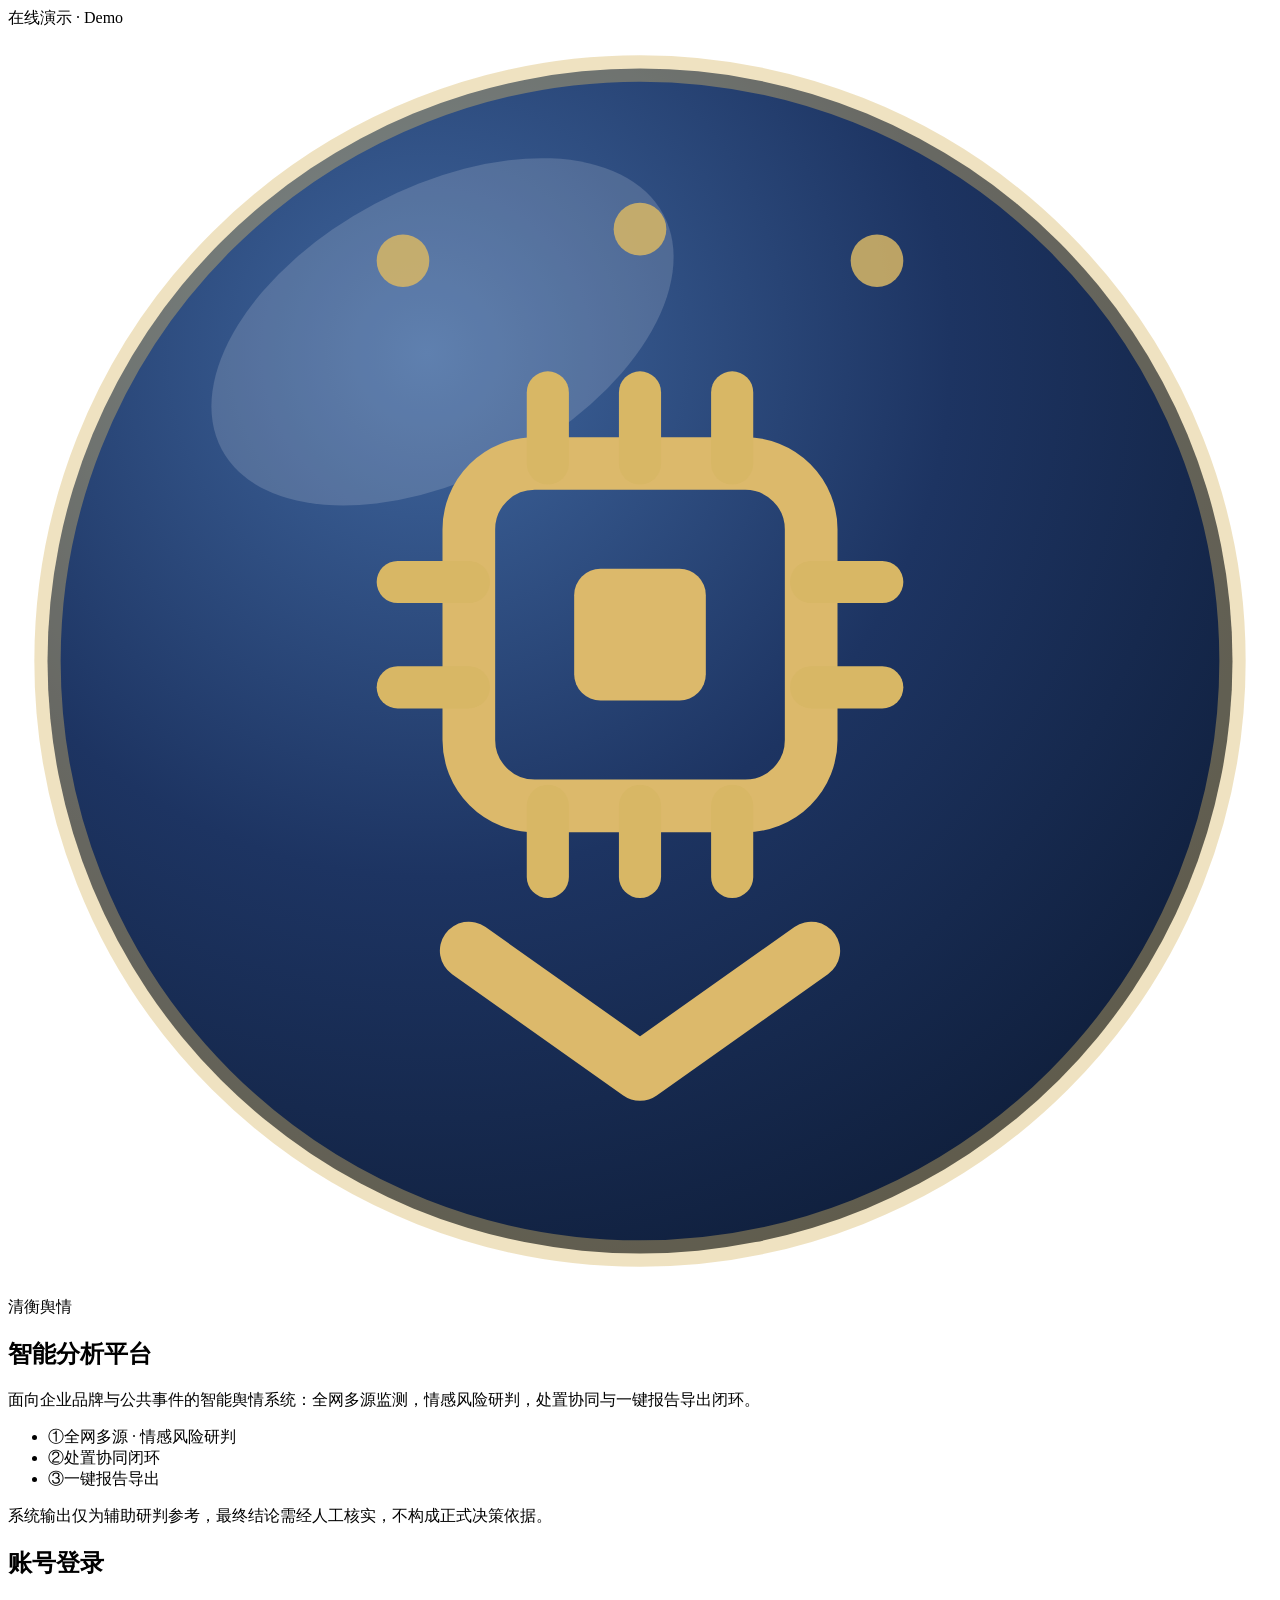
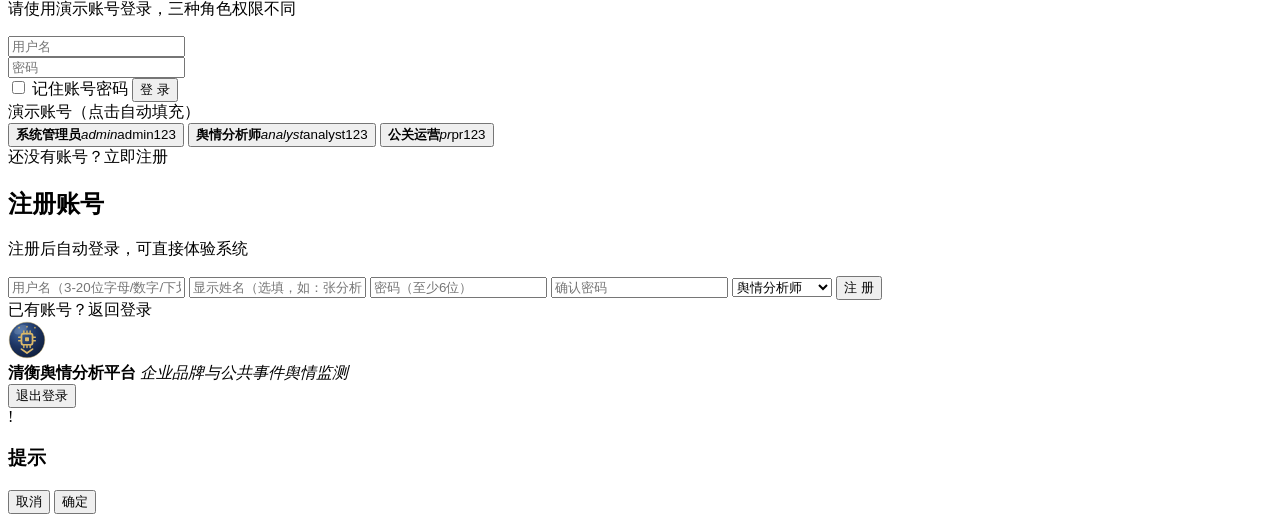
==== deploy/app/static/index.html @ 2367f387 "chore: 通用版清衡舆情分析平台（去除教培行业专属内容与品牌定制） - 语料层 data/mock 改写为 6 个行业无关通用事件（ev_g1..ev_g6）：预付费门店闭店退费、   家电质量隐" ====
<!DOCTYPE html>
<html lang="zh-CN">
<head>
  <meta charset="UTF-8" />
  <meta name="viewport" content="width=device-width, initial-scale=1.0" />
  <title>清衡舆情分析平台</title>
  <link rel="stylesheet" href="/css/style.css?v=20260923aw" />
  <script src="/vendor/echarts.min.js?v=20260923aw"></script>
</head>
<body>
  <!-- 登录遮罩 -->
  <div id="login-mask" class="login-mask">
    <div class="login-card">
      <aside class="login-aside">
        <span class="login-badge">在线演示 · Demo</span>
        <div class="login-brand">
          <!-- 品牌行：金边渐变方块「鹏」+ 白色品牌字，替代原先孤立的裸文字 logo -->
          <div class="login-logo">
            <!-- logo 徽章：深蓝圆形高光底 + 金色芯片（引脚/内芯）+ 底部 V 形托，按用户参考图复刻 -->
            <span class="logo-mark"><svg viewBox="0 0 48 48" fill="none" aria-hidden="true">
              <defs>
                <radialGradient id="lgChipBase" cx="32%" cy="24%" r="85%">
                  <stop offset="0%" stop-color="#40679f" />
                  <stop offset="52%" stop-color="#1d3462" />
                  <stop offset="100%" stop-color="#0f1e3a" />
                </radialGradient>
              </defs>
              <circle cx="24" cy="24" r="22.5" fill="url(#lgChipBase)" />
              <circle cx="24" cy="24" r="22.5" stroke="rgba(216,183,101,.4)" stroke-width="1" />
              <ellipse cx="16.5" cy="11.5" rx="9.5" ry="5.5" fill="rgba(255,255,255,.16)" transform="rotate(-28 16.5 11.5)" />
              <circle cx="15" cy="8.8" r="1" fill="#d8b765" opacity=".85" />
              <circle cx="24" cy="7.6" r="1" fill="#d8b765" opacity=".85" />
              <circle cx="33" cy="8.8" r="1" fill="#d8b765" opacity=".85" />
              <rect x="17.5" y="16.5" width="13" height="13" rx="2.5" stroke="#dcb96b" stroke-width="2" />
              <rect x="21.5" y="20.5" width="5" height="5" rx="1" fill="#dcb96b" />
              <g stroke="#d8b765" stroke-width="1.6" stroke-linecap="round">
                <line x1="20.5" y1="16.5" x2="20.5" y2="13.8" />
                <line x1="24" y1="16.5" x2="24" y2="13.8" />
                <line x1="27.5" y1="16.5" x2="27.5" y2="13.8" />
                <line x1="20.5" y1="29.5" x2="20.5" y2="32.2" />
                <line x1="24" y1="29.5" x2="24" y2="32.2" />
                <line x1="27.5" y1="29.5" x2="27.5" y2="32.2" />
                <line x1="17.5" y1="21" x2="14.8" y2="21" />
                <line x1="17.5" y1="25" x2="14.8" y2="25" />
                <line x1="30.5" y1="21" x2="33.2" y2="21" />
                <line x1="30.5" y1="25" x2="33.2" y2="25" />
              </g>
              <path d="M17.5 35 l6.5 4.6 l6.5 -4.6" stroke="#dcb96b" stroke-width="2.2" stroke-linecap="round" stroke-linejoin="round" />
            </svg></span>
            <span class="logo-text">清衡舆情</span>
          </div>
        </div>
        <h1 class="login-hero">智能分析平台</h1>
        <p class="login-intro">
          面向企业品牌与公共事件的智能舆情系统：全网多源监测，情感风险研判，处置协同与一键报告导出闭环。
        </p>
        <ul class="login-feats">
          <li><span class="fi fi-01">①</span>全网多源 · 情感风险研判</li>
          <li><span class="fi fi-02">②</span>处置协同闭环</li>
          <li><span class="fi fi-03">③</span>一键报告导出</li>
        </ul>
        <p class="login-note">系统输出仅为辅助研判参考，最终结论需经人工核实，不构成正式决策依据。</p>
      </aside>
      <div class="login-main">
        <!-- 登录视图 -->
        <div id="login-view">
          <div class="login-form-head">
            <h2>账号登录</h2>
            <p>请使用演示账号登录，三种角色权限不同</p>
          </div>
          <div class="login-field">
            <span class="fi fi-user"></span>
            <input id="login-user" placeholder="用户名" autocomplete="username" />
          </div>
          <div class="login-field">
            <span class="fi fi-lock"></span>
            <input id="login-pass" type="password" placeholder="密码" autocomplete="current-password" />
          </div>
          <label class="login-remember"><input type="checkbox" id="login-remember" /> 记住账号密码</label>
          <button id="login-btn" class="primary">登 录</button>
          <div id="login-err" class="err"></div>

          <div class="login-acc-title">
            <span>演示账号（点击自动填充）</span>
          </div>
          <div class="login-accounts" id="login-accounts">
            <button data-u="admin" data-p="admin123">
              <b>系统管理员</b><i>admin</i><span class="pwd">admin123</span>
            </button>
            <button data-u="analyst" data-p="analyst123">
              <b>舆情分析师</b><i>analyst</i><span class="pwd">analyst123</span>
            </button>
            <button data-u="pr" data-p="pr123">
              <b>公关运营</b><i>pr</i><span class="pwd">pr123</span>
            </button>
          </div>

          <div class="hint">还没有账号？<a id="to-register" class="link">立即注册</a></div>
        </div>
        <!-- 注册视图 -->
        <div id="register-view" class="hidden">
          <div class="login-form-head">
            <h2>注册账号</h2>
            <p>注册后自动登录，可直接体验系统</p>
          </div>
          <input id="reg-user" placeholder="用户名（3-20位字母/数字/下划线）" autocomplete="username" />
          <input id="reg-name" placeholder="显示姓名（选填，如：张分析）" />
          <input id="reg-pass" type="password" placeholder="密码（至少6位）" autocomplete="new-password" />
          <input id="reg-pass2" type="password" placeholder="确认密码" autocomplete="new-password" />
          <select id="reg-role">
            <option value="analyst">舆情分析师</option>
            <option value="pr">公关运营人员</option>
            <option value="admin">系统管理员</option>
          </select>
          <button id="reg-btn" class="primary">注 册</button>
          <div id="reg-err" class="err"></div>
          <div class="hint">已有账号？<a id="to-login" class="link">返回登录</a></div>
        </div>
      </div>
    </div>
  </div>

  <!-- 侧边栏 + 主内容区（ID 保持 topbar/page，JS 零改动） -->
  <div id="topbar" class="layout hidden">
    <aside class="sidebar">
        <div class="side-brand">
          <span class="brand-mark">
            <svg viewBox="0 0 48 48" fill="none" aria-hidden="true" width="38" height="38">
              <defs>
                <radialGradient id="smChipBase" cx="32%" cy="24%" r="85%">
                  <stop offset="0%" stop-color="#40679f" />
                  <stop offset="52%" stop-color="#1d3462" />
                  <stop offset="100%" stop-color="#0f1e3a" />
                </radialGradient>
              </defs>
              <circle cx="24" cy="24" r="22.5" fill="url(#smChipBase)" />
              <circle cx="24" cy="24" r="22.5" stroke="rgba(216,183,101,.45)" stroke-width="1.2" />
              <ellipse cx="16" cy="11" rx="9" ry="5" fill="rgba(255,255,255,.15)" transform="rotate(-28 16 11)" />
              <circle cx="14" cy="8.5" r="1.1" fill="#d8b765" opacity=".9" />
              <circle cx="24" cy="7.2" r="1.1" fill="#d8b765" opacity=".9" />
              <circle cx="34" cy="8.5" r="1.1" fill="#d8b765" opacity=".9" />
              <rect x="17" y="16" width="14" height="14" rx="2.5" stroke="#dcb96b" stroke-width="2.2" />
              <rect x="21.5" y="20.5" width="5" height="5" rx="1" fill="#dcb96b" />
              <g stroke="#d8b765" stroke-width="1.8" stroke-linecap="round">
                <line x1="20" y1="16" x2="20" y2="12.5" />
                <line x1="24" y1="16" x2="24" y2="12.5" />
                <line x1="28" y1="16" x2="28" y2="12.5" />
                <line x1="20" y1="30" x2="20" y2="33.5" />
                <line x1="24" y1="30" x2="24" y2="33.5" />
                <line x1="28" y1="30" x2="28" y2="33.5" />
                <line x1="17" y1="20.5" x2="13.5" y2="20.5" />
                <line x1="17" y1="25" x2="13.5" y2="25" />
                <line x1="31" y1="20.5" x2="34.5" y2="20.5" />
                <line x1="31" y1="25" x2="34.5" y2="25" />
              </g>
              <path d="M17 35.5 l7 5 l7 -5" stroke="#dcb96b" stroke-width="2.2" stroke-linecap="round" stroke-linejoin="round" />
            </svg>
          </span>
          <div class="brand-text">
          <b>清衡舆情分析平台</b>
          <i>企业品牌与公共事件舆情监测</i>
        </div>
      </div>
      <nav id="nav"></nav>
      <div class="side-user">
        <span id="user-name"></span>
        <span id="user-role" class="role-tag"></span>
        <button id="logout-btn">退出登录</button>
      </div>
    </aside>
    <main id="page" class="page hidden"></main>
  </div>

  <!-- 通用确认弹窗（退出确认等） -->
  <div id="confirm-mask" class="confirm-mask hidden">
    <div class="confirm-card">
      <div class="confirm-head">
        <span class="confirm-ico">!</span>
        <h3 id="confirm-title">提示</h3>
      </div>
      <p id="confirm-msg" class="confirm-msg"></p>
      <div class="confirm-actions">
        <button id="confirm-cancel" class="btn ghost">取消</button>
        <button id="confirm-ok" class="btn">确定</button>
      </div>
    </div>
  </div>

  <script src="/js/api.js?v=20260923aw"></script>
  <script src="/js/store.js?v=20260923aw"></script>
  <script src="/js/dashboard.js?v=20260923aw"></script>
  <script src="/js/industry_board.js?v=20260923ax"></script>
  <script src="/js/feed.js?v=20260923aw"></script>
  <script src="/js/event.js?v=20260923aw"></script>
  <script src="/js/disposal.js?v=20260923aw"></script>
  <script src="/js/report.js?v=20260923aw"></script>
  <script src="/js/config.js?v=20260923aw"></script>
  <script src="/js/online.js?v=20260923aw"></script>
  <script src="/js/app.js?v=20260923ax"></script>
</body>
</html>
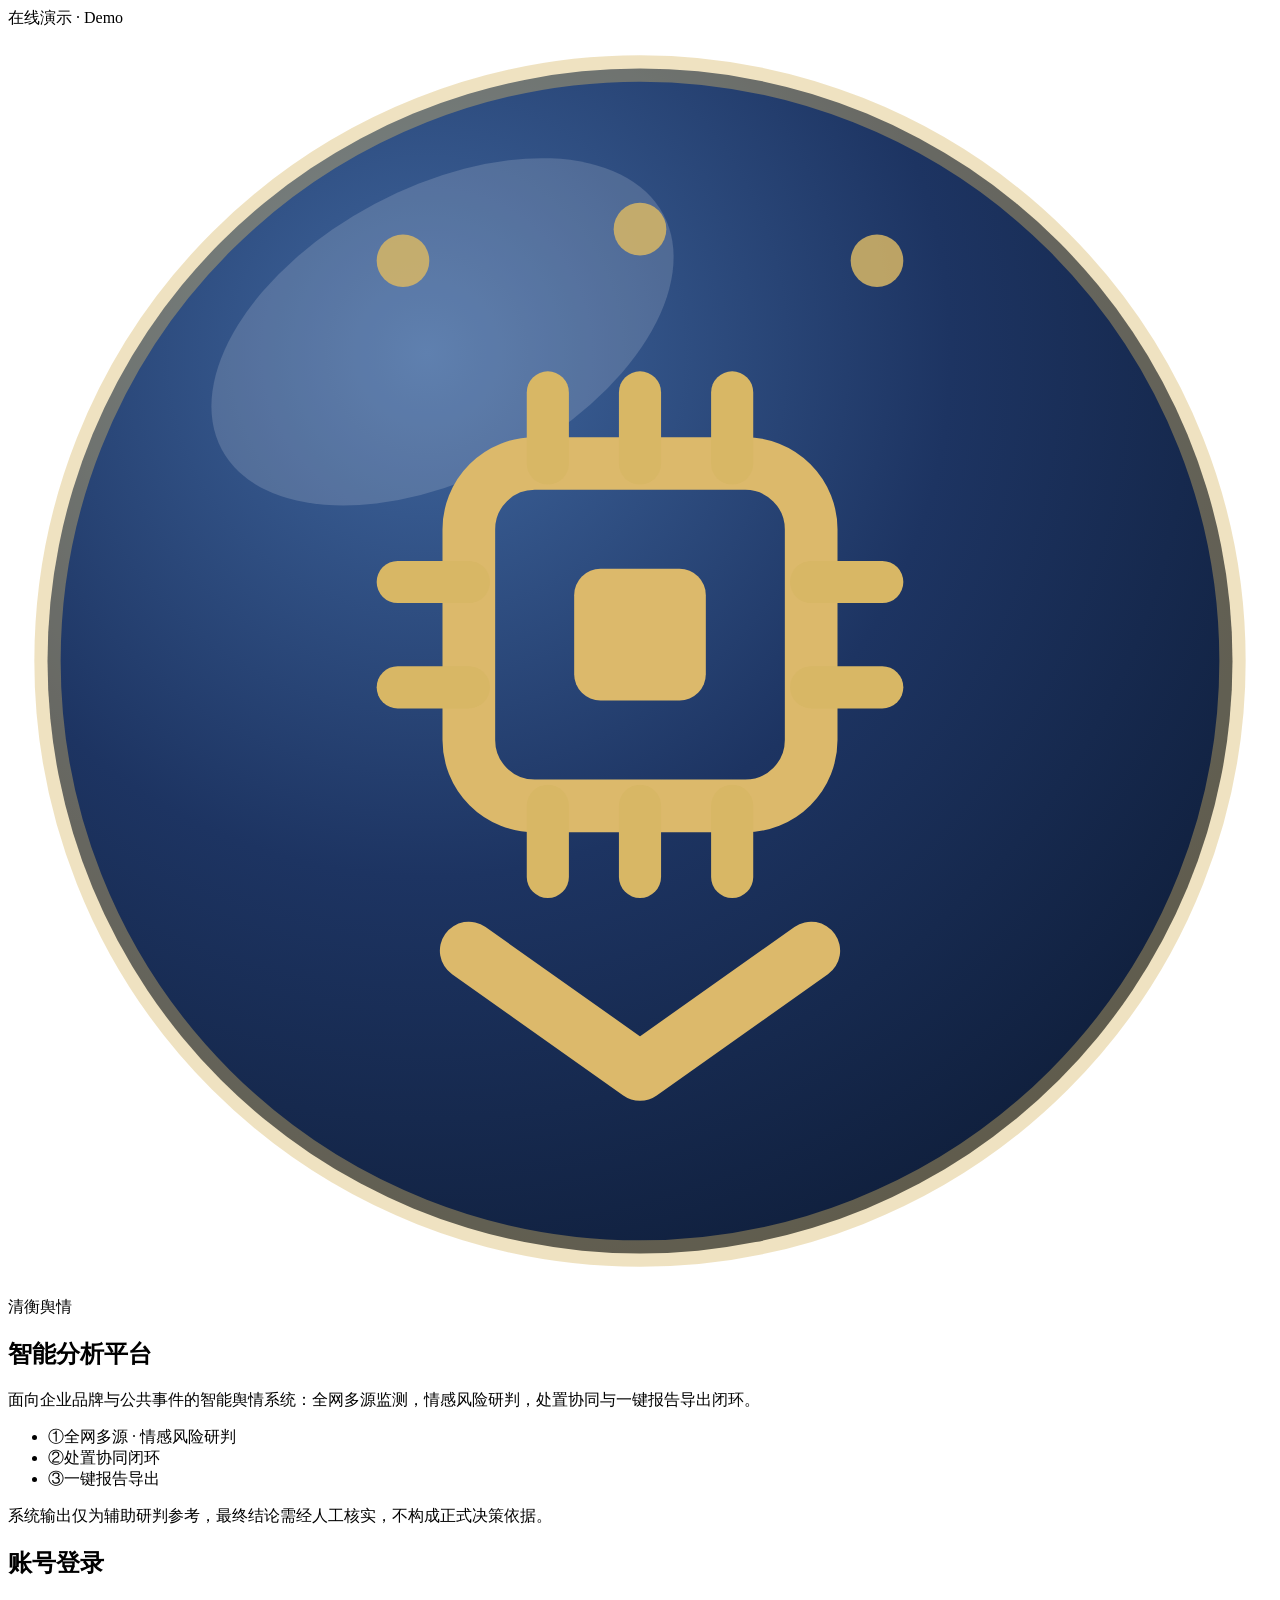
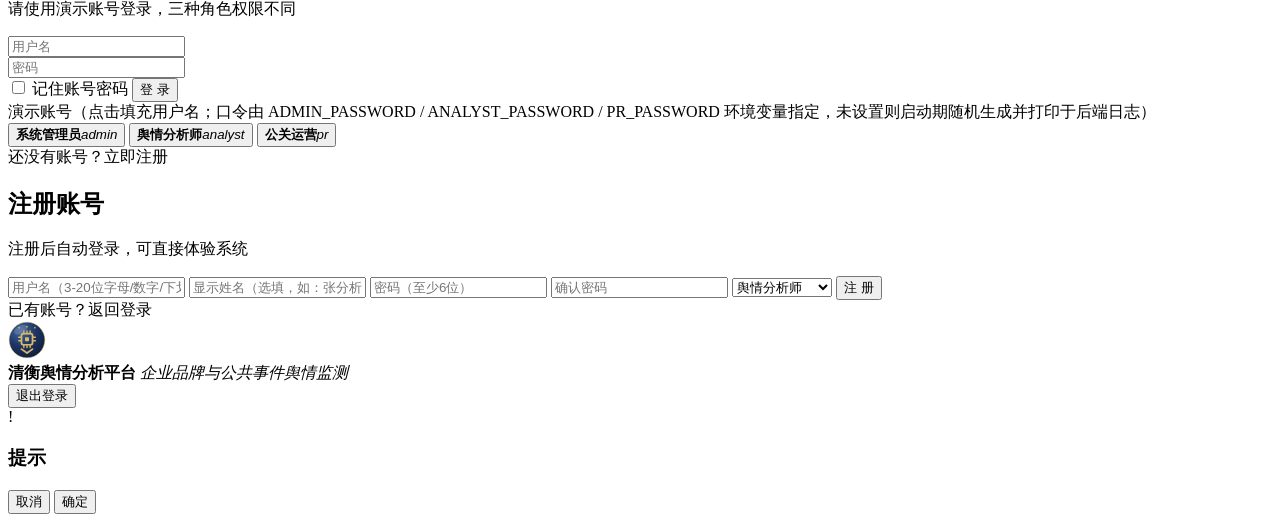
==== commit d449418b: "移除前端硬编码演示口令，与后端随机/环境变量口令策略保持一致 - index.html：演示账号按钮去掉硬编码 data-p 与明文密码展示，标题改为说明口令由 ADMIN_PASSWORD 等环境变" ====
--- a/deploy/app/static/index.html
+++ b/deploy/app/static/index.html
@@ -81,17 +81,17 @@
           <div id="login-err" class="err"></div>
 
           <div class="login-acc-title">
-            <span>演示账号（点击自动填充）</span>
+            <span>演示账号（点击填充用户名；口令由 ADMIN_PASSWORD / ANALYST_PASSWORD / PR_PASSWORD 环境变量指定，未设置则启动期随机生成并打印于后端日志）</span>
           </div>
           <div class="login-accounts" id="login-accounts">
-            <button data-u="admin" data-p="admin123">
-              <b>系统管理员</b><i>admin</i><span class="pwd">admin123</span>
+            <button data-u="admin">
+              <b>系统管理员</b><i>admin</i>
             </button>
-            <button data-u="analyst" data-p="analyst123">
-              <b>舆情分析师</b><i>analyst</i><span class="pwd">analyst123</span>
+            <button data-u="analyst">
+              <b>舆情分析师</b><i>analyst</i>
             </button>
-            <button data-u="pr" data-p="pr123">
-              <b>公关运营</b><i>pr</i><span class="pwd">pr123</span>
+            <button data-u="pr">
+              <b>公关运营</b><i>pr</i>
             </button>
           </div>
 
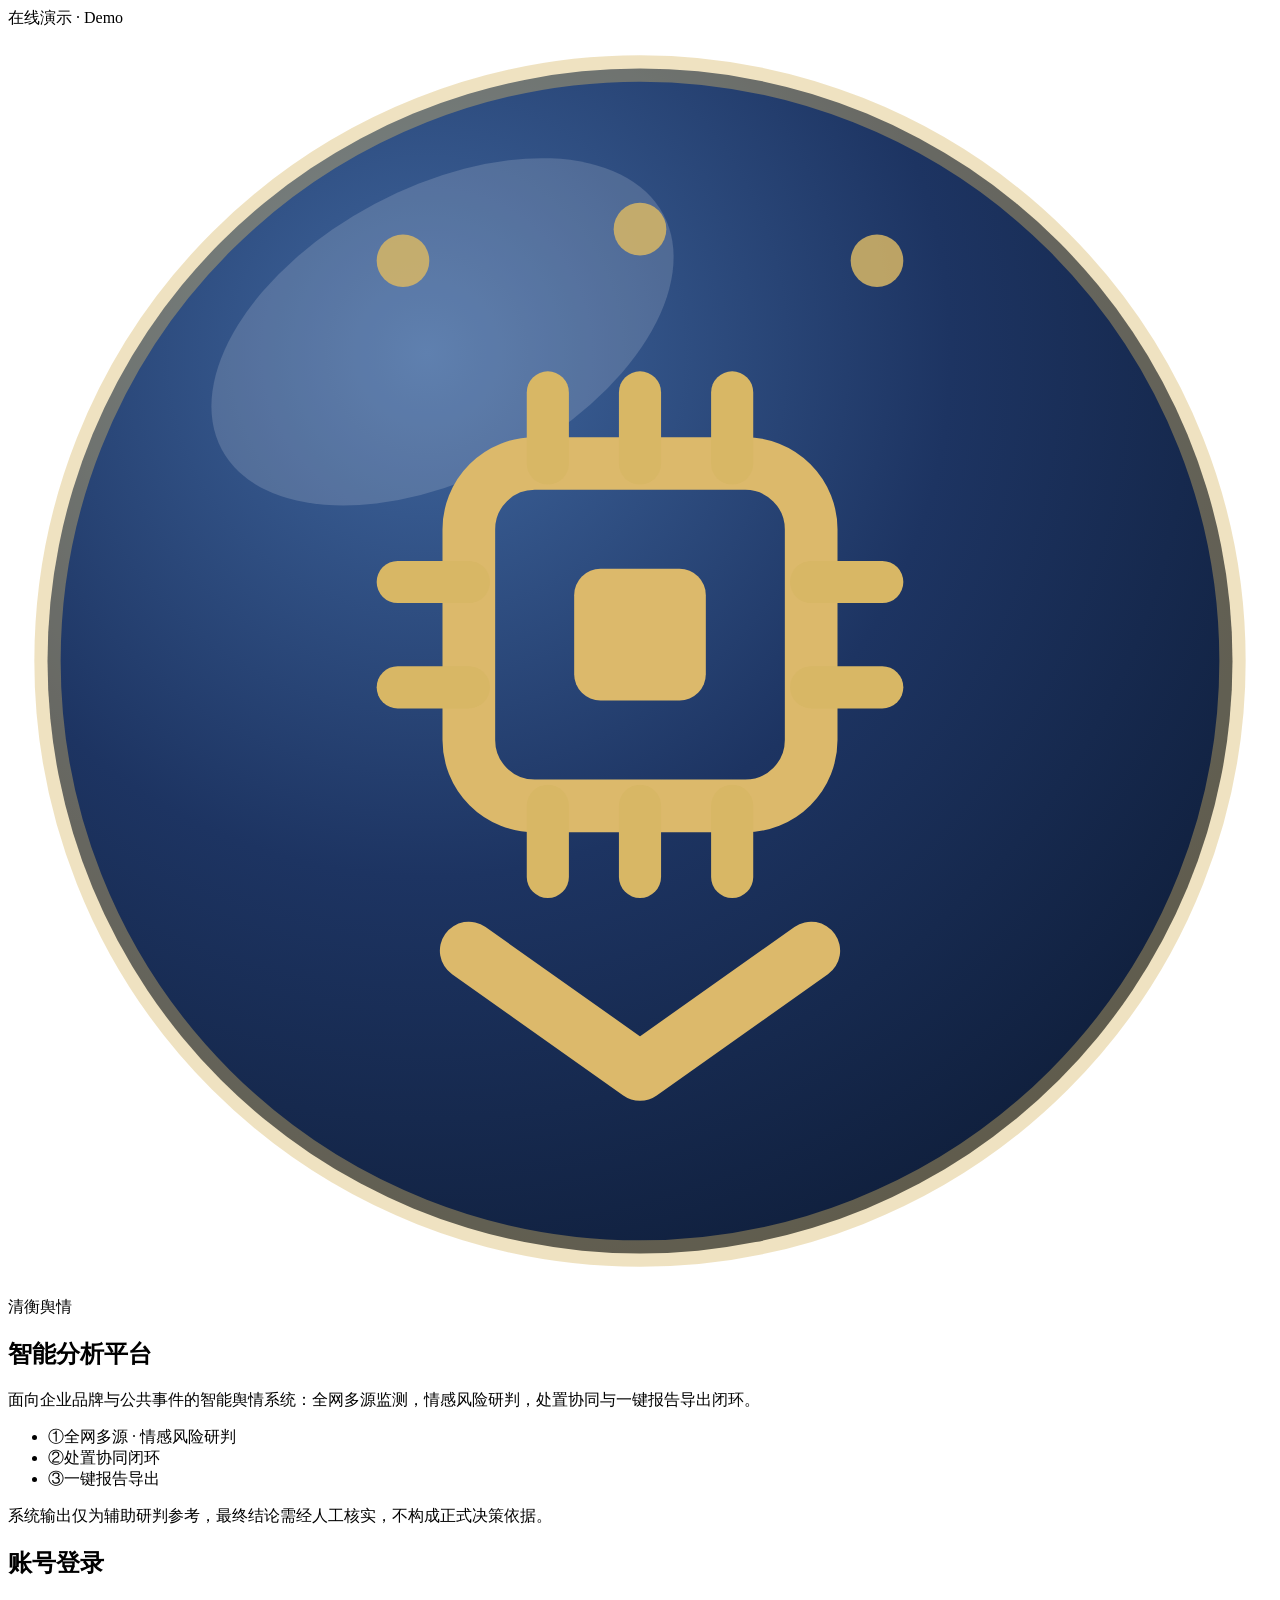
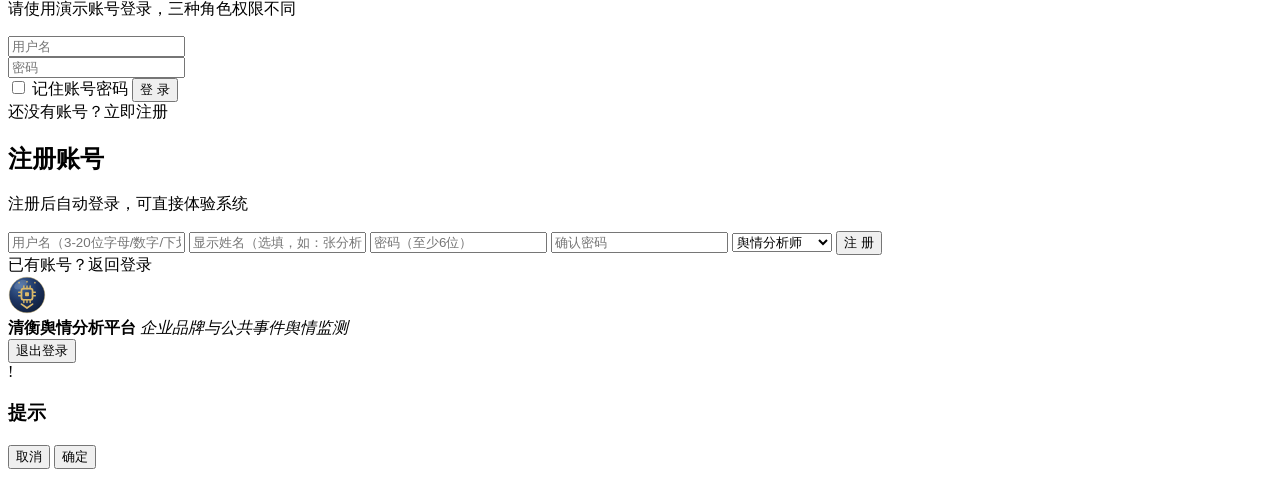
==== commit 9a4095fe: "移除登录页演示账号区块 - 用户反馈不要登录页上的演示账号（系统管理员/舆情分析师/公关运营）快速入口 - 删除 index.html 中的 login-acc-title + login-accou" ====
--- a/deploy/app/static/index.html
+++ b/deploy/app/static/index.html
@@ -79,21 +79,6 @@
           <label class="login-remember"><input type="checkbox" id="login-remember" /> 记住账号密码</label>
           <button id="login-btn" class="primary">登 录</button>
           <div id="login-err" class="err"></div>
-
-          <div class="login-acc-title">
-            <span>演示账号（点击填充用户名；口令由 ADMIN_PASSWORD / ANALYST_PASSWORD / PR_PASSWORD 环境变量指定，未设置则启动期随机生成并打印于后端日志）</span>
-          </div>
-          <div class="login-accounts" id="login-accounts">
-            <button data-u="admin">
-              <b>系统管理员</b><i>admin</i>
-            </button>
-            <button data-u="analyst">
-              <b>舆情分析师</b><i>analyst</i>
-            </button>
-            <button data-u="pr">
-              <b>公关运营</b><i>pr</i>
-            </button>
-          </div>
 
           <div class="hint">还没有账号？<a id="to-register" class="link">立即注册</a></div>
         </div>
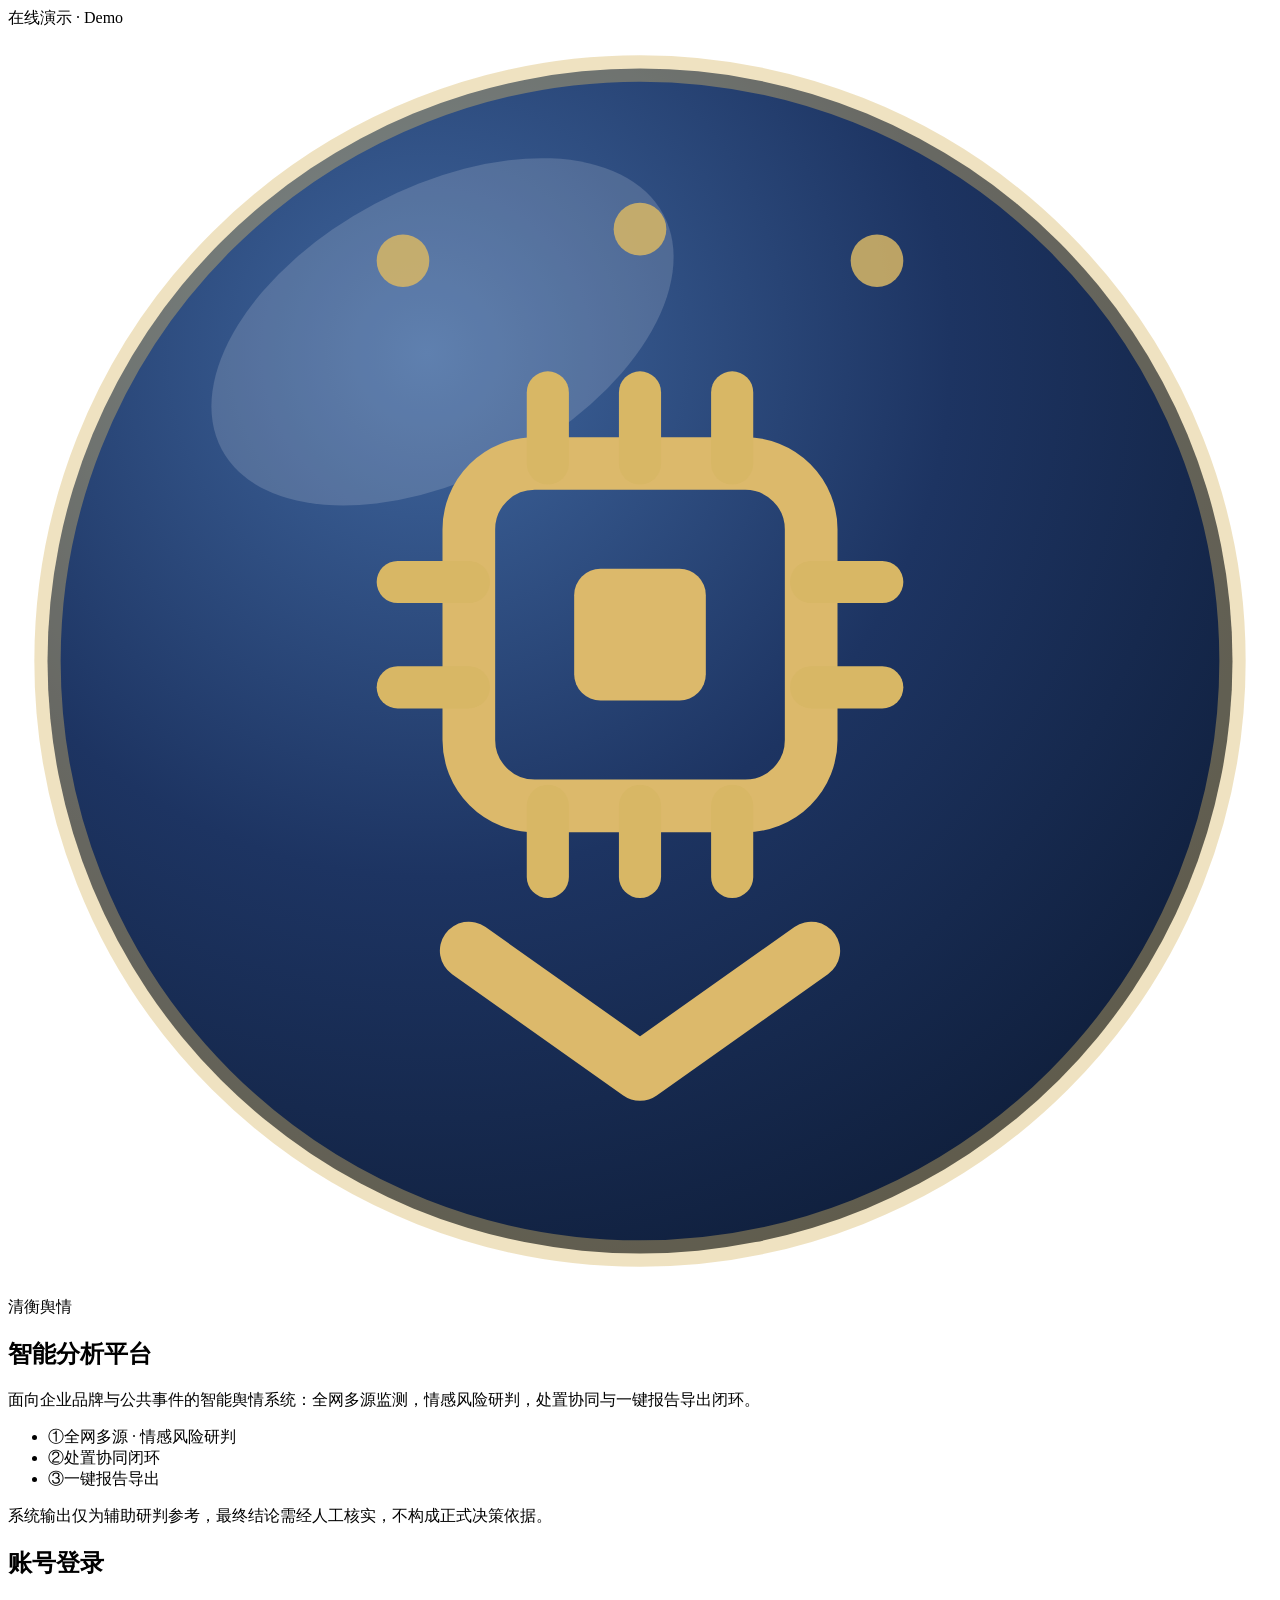
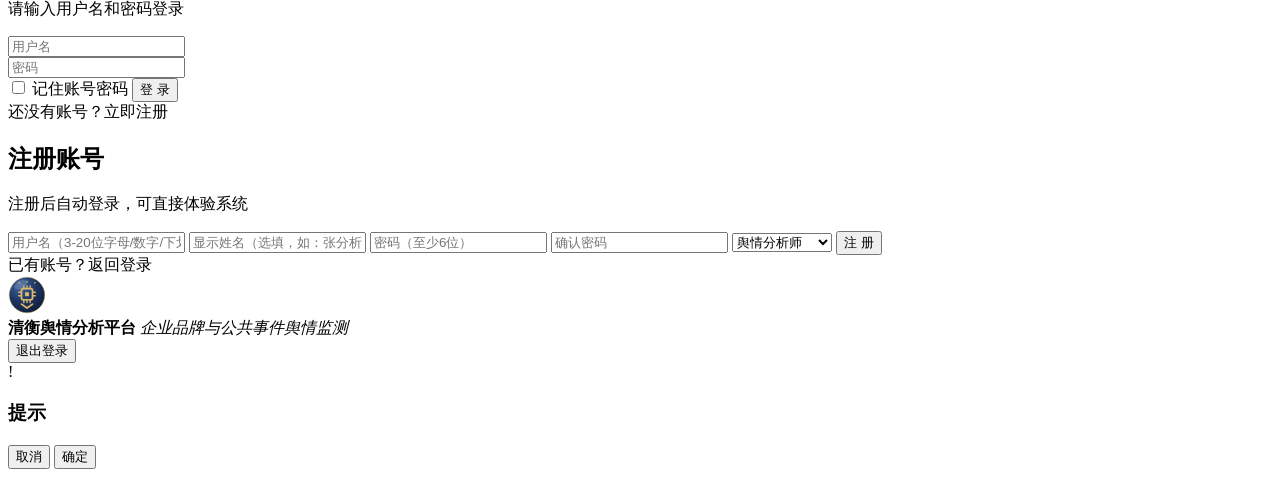
==== commit d8bd6f51: "fix(登录页): 删除演示账号区块后，将副标题从演示账号登录改为请输入用户名和密码登录" ====
--- a/deploy/app/static/index.html
+++ b/deploy/app/static/index.html
@@ -66,7 +66,7 @@
         <div id="login-view">
           <div class="login-form-head">
             <h2>账号登录</h2>
-            <p>请使用演示账号登录，三种角色权限不同</p>
+            <p>请输入用户名和密码登录</p>
           </div>
           <div class="login-field">
             <span class="fi fi-user"></span>
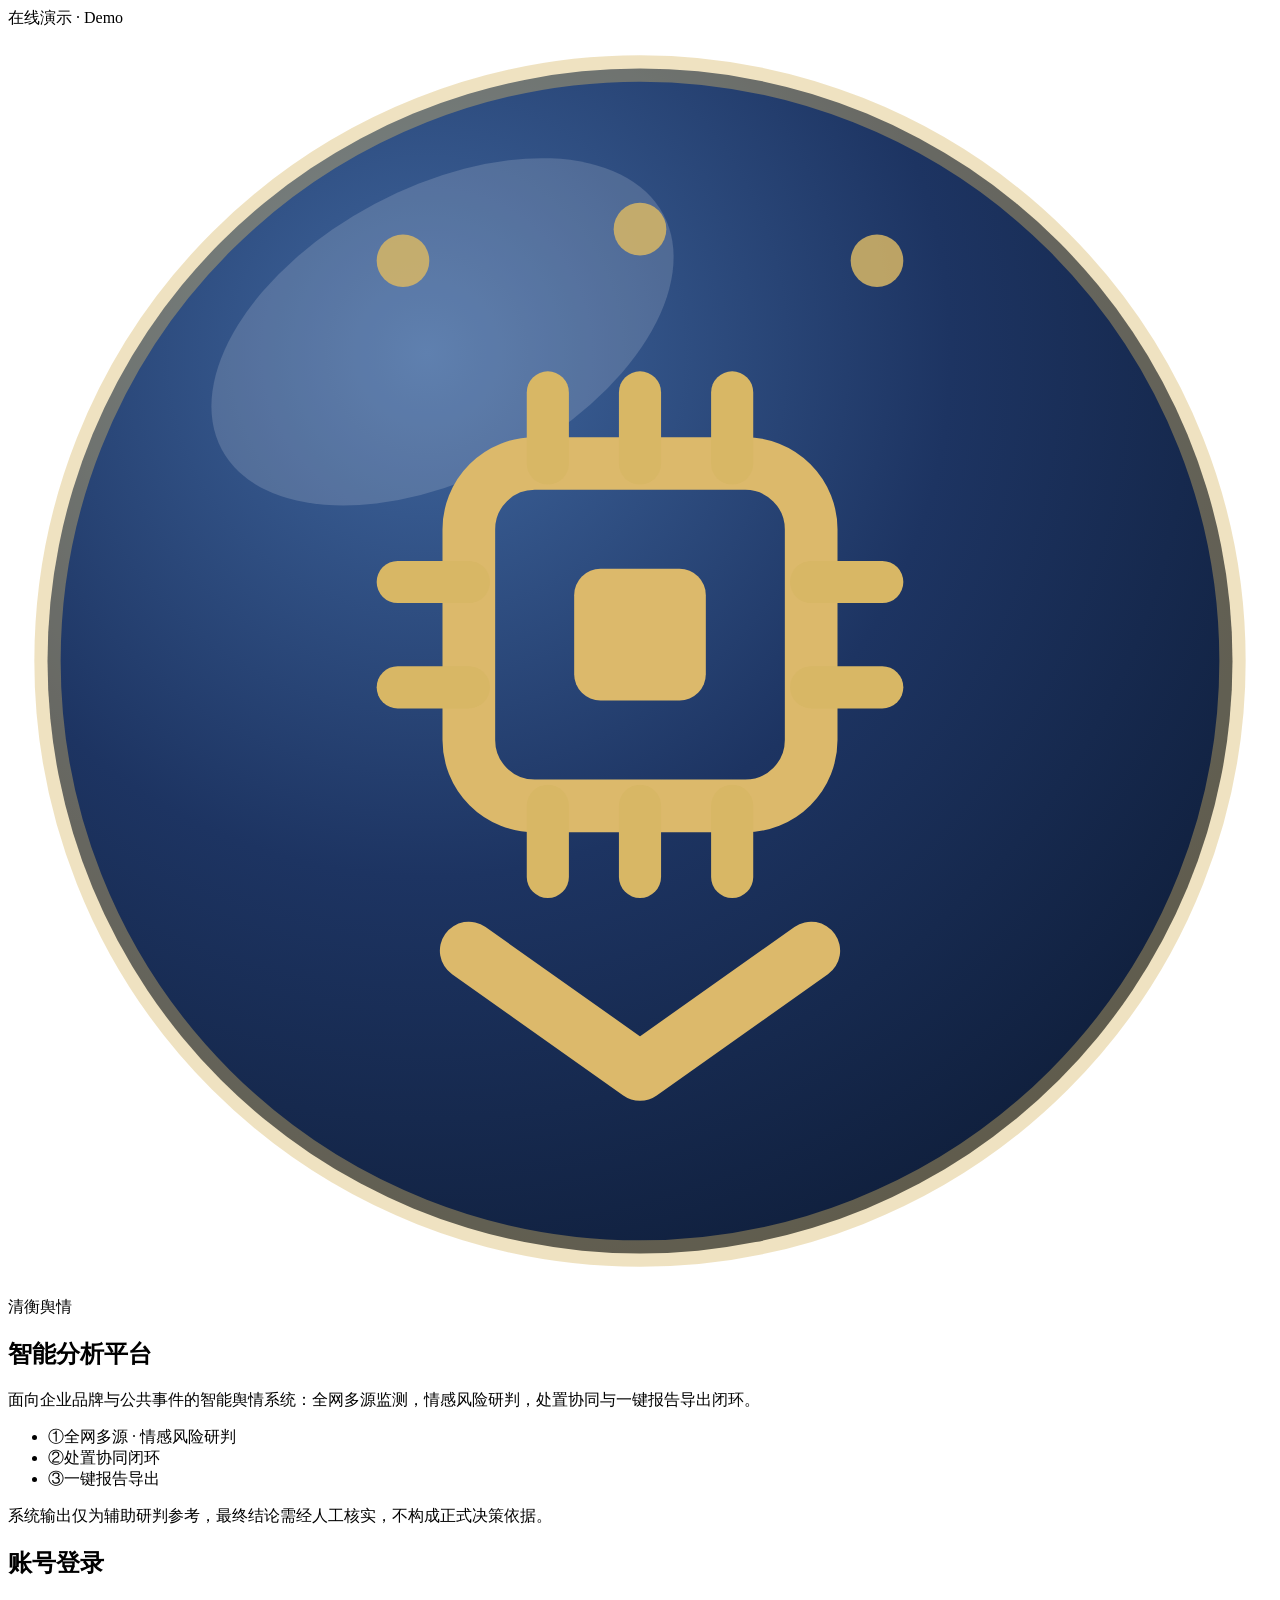
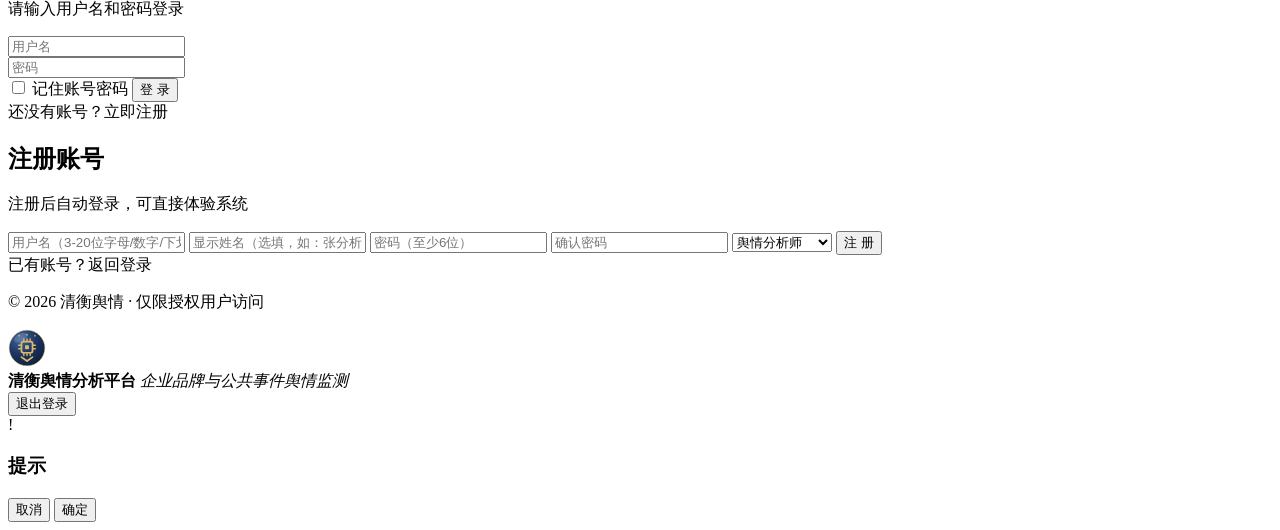
==== commit 03f0c88f: "style(登录页): 视觉精致化——表单底部版权行、间距收紧、输入框 hover 态、按钮字距居中补偿、副标题字号微调" ====
--- a/deploy/app/static/index.html
+++ b/deploy/app/static/index.html
@@ -101,6 +101,7 @@
           <div id="reg-err" class="err"></div>
           <div class="hint">已有账号？<a id="to-login" class="link">返回登录</a></div>
         </div>
+        <p class="login-foot">© 2026 清衡舆情 · 仅限授权用户访问</p>
       </div>
     </div>
   </div>
